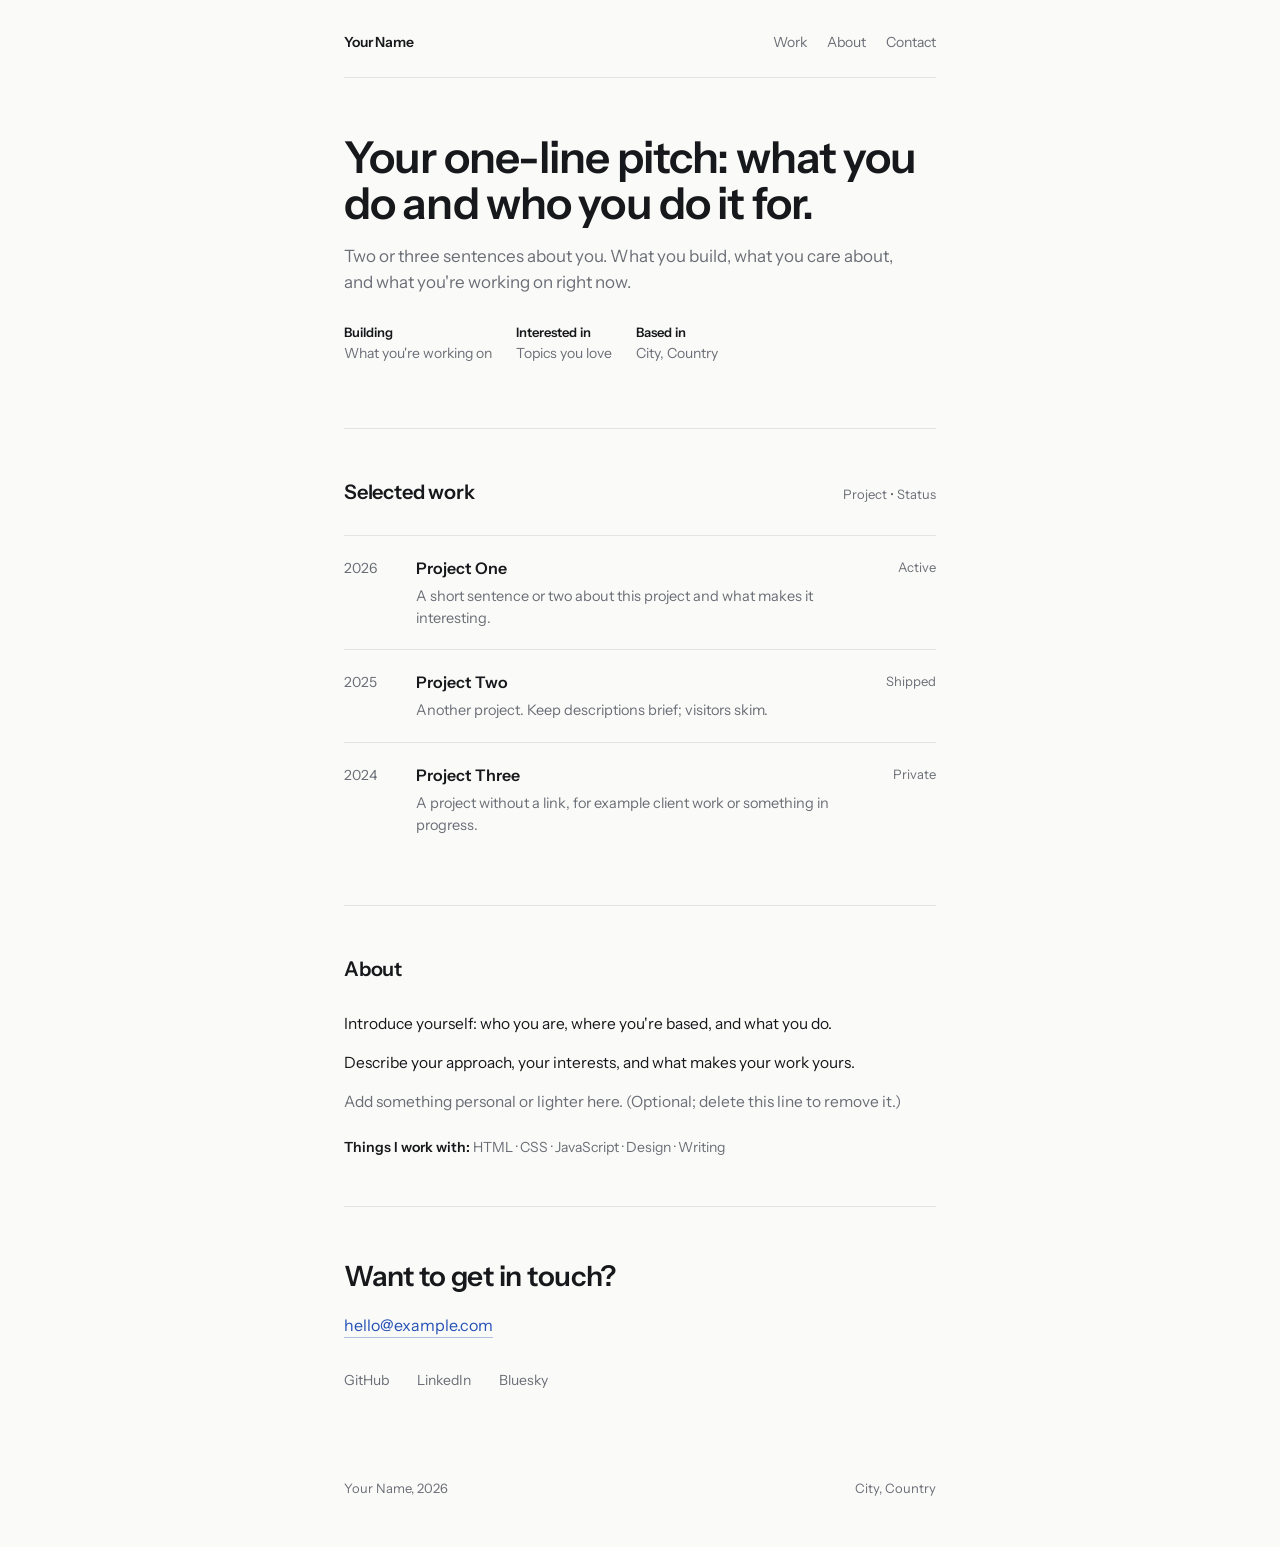
==== index.html @ 7097969e "Add files via upload" ====
<!DOCTYPE html>
<html lang="en">
<head>
  <meta charset="UTF-8">
  <meta name="viewport" content="width=device-width, initial-scale=1.0">
  <title>Portfolio</title>
  <meta name="description" content="">
  <link rel="icon" href="data:image/svg+xml,%3Csvg xmlns='http://www.w3.org/2000/svg' viewBox='0 0 32 32'%3E%3Crect width='32' height='32' rx='7' fill='%2317181B'/%3E%3Ccircle cx='16' cy='16' r='6' fill='%232451B5'/%3E%3C/svg%3E">

  <link rel="preconnect" href="https://fonts.googleapis.com">
  <link rel="preconnect" href="https://fonts.gstatic.com" crossorigin>
  <link rel="stylesheet" href="style.css">

  <noscript><style>.reveal{opacity:1;transform:none}</style></noscript>
</head>
<body>

  <!-- Everything inside .wrap is generated from config.js by script.js.
       To change your content, edit config.js, not this file. -->
  <div class="wrap"></div>

  <noscript>
    <p style="padding:48px 24px;text-align:center">This portfolio needs JavaScript enabled to display.</p>
  </noscript>

  <script src="config.js"></script>
  <script src="script.js"></script>
</body>
</html>
---- style.css ----
:root{
  --paper:#FAFAF8;
  --ink:#17181B;
  --gray:#6B6E76;
  --line:#E4E3DD;
  --accent:#2451B5;
}

*{
  box-sizing:border-box;
  margin:0;
  padding:0;
}

html{
  -webkit-font-smoothing:antialiased;
  scroll-behavior:smooth;
}

@media (prefers-reduced-motion: reduce){
  html{
    scroll-behavior:auto;
  }
}

body{
  background:var(--paper);
  color:var(--ink);
  font-family:"Instrument Sans","Helvetica Neue",Arial,sans-serif;
  font-optical-sizing:auto;
  line-height:1.5;
  font-size:16px;
  animation:fadePage .6s ease;
}

@keyframes fadePage{
  from{
    opacity:0;
  }

  to{
    opacity:1;
  }
}

.reveal{
  opacity:0;
  transform:translateY(16px);
  transition:
    opacity .7s ease,
    transform .7s ease;
}

.reveal.active{
  opacity:1;
  transform:translateY(0);
}

@media (prefers-reduced-motion:reduce){
  .reveal{
    opacity:1;
    transform:none;
    transition:none;
  }

  body{
    animation:none;
  }
}

a{
  color:inherit;
  text-decoration:none;
}

a:focus-visible{
  outline:2px solid var(--accent);
  outline-offset:3px;
}

.wrap{
  max-width:640px;
  margin:0 auto;
  padding:0 24px;
}


/* ---------- HEADER / NAV ---------- */

header{
  padding:32px 0 0;
}

.nav{
  display:flex;
  justify-content:space-between;
  align-items:baseline;
  padding-bottom:24px;
  border-bottom:1px solid var(--line);
  font-size:14px;
}

.nav-mark{
  font-weight:600;
  letter-spacing:-0.01em;
}

.nav-links{
  display:flex;
  gap:20px;
}

.nav-links a{
  color:var(--gray);
  transition:color .12s ease;
  -webkit-tap-highlight-color:transparent;
}

.nav-links a:hover{
  color:var(--ink);
}


/* ---------- HERO ---------- */

.hero{
  padding:56px 0 64px;
  border-bottom:1px solid var(--line);
}

.hero h1{
  font-size:44px;
  line-height:1.05;
  font-weight:600;
  letter-spacing:-0.02em;
  margin-bottom:18px;
}

.hero p{
  font-size:17px;
  color:var(--gray);
  max-width:52ch;
  font-weight:400;
}

.hero-meta{
  margin-top:28px;
  display:flex;
  gap:24px;
  font-size:14px;
  color:var(--gray);
}

.hero-meta strong{
  color:var(--ink);
  font-weight:600;
  display:block;
  font-size:13px;
}


/* ---------- SECTIONS ---------- */

.section{
  padding:48px 0;
  border-bottom:1px solid var(--line);
}

.section-head{
  display:flex;
  justify-content:space-between;
  align-items:baseline;
  margin-bottom:28px;
}

.section-head h2{
  font-size:20px;
  font-weight:600;
  letter-spacing:-0.01em;
}

.section-head span{
  font-size:13px;
  color:var(--gray);
}


/* ---------- WORK ---------- */

.work-item{
  display:grid;
  grid-template-columns:52px 1fr auto;
  gap:20px;
  align-items:start;
  padding:20px 0;
  border-top:1px solid var(--line);
}

.work-item:first-of-type{
  border-top:none;
  padding-top:0;
}

.work-year{
  font-size:14px;
  color:var(--gray);
  padding-top:2px;
}

.work-body h3{
  font-size:16px;
  font-weight:600;
  margin-bottom:6px;
}

.work-body p{
  font-size:14.5px;
  color:var(--gray);
  max-width:44ch;
}

.work-tags{
  font-size:13px;
  color:var(--gray);
  text-align:right;
  white-space:nowrap;
  padding-top:2px;
}

.work-item a.title-link{
  border-bottom:1px solid transparent;
  transition:border-color .15s ease;
}

.work-item a.title-link:hover{
  border-bottom-color:var(--ink);
}



/* ---------- ABOUT ---------- */

.about p{
  font-size:15.5px;
  color:var(--ink);
  max-width:56ch;
  margin-bottom:16px;
}

.about p:last-child{
  margin-bottom:0;
}

.about .gray{
  color:var(--gray);
}

.stack-line{
  margin-top:24px;
  font-size:14px;
  color:var(--gray);
}

.stack-line b{
  color:var(--ink);
  font-weight:600;
}


/* ---------- CONTACT ---------- */

.contact{
  border-bottom:none;
  padding-bottom:64px;
}

.contact h2{
  font-size:28px;
  font-weight:600;
  letter-spacing:-0.01em;
  margin-bottom:16px;
  max-width:20ch;
}

.contact-link{
  display:inline-block;
  font-size:16px;
  color:var(--accent);
  border-bottom:1px solid color-mix(in srgb, var(--accent) 35%, transparent);
  margin-bottom:32px;
}

.contact-link:hover{
  border-bottom-color:var(--accent);
}

.contact-row{
  display:flex;
  gap:28px;
  font-size:14px;
  color:var(--gray);
}

.contact-row a:hover{
  color:var(--ink);
}


/* ---------- FOOTER ---------- */

footer{
  padding:24px 0 48px;
  font-size:13px;
  color:var(--gray);
  display:flex;
  justify-content:space-between;
}


/* ---------- MOBILE ---------- */

@media (max-width:600px){

  .hero h1{
    font-size:34px;
  }

  .hero-meta{
    flex-direction:column;
    gap:12px;
  }

  .work-item{
    grid-template-columns:1fr;
    gap:6px;
  }

  .work-tags{
    text-align:left;
  }

  .nav-links{
    gap:14px;
  }
}

@media (prefers-reduced-motion:reduce){

  *{
    transition:none !important;
  }
}


/* ---------- 404 PAGE ---------- */

body.page-404{
  min-height:100vh;
  display:flex;
  flex-direction:column;
}

.page-404 .wrap{
  width:100%;
  flex:1;
  display:flex;
  flex-direction:column;
}

.page-404 main{
  flex:1;
  display:flex;
  align-items:center;
}

.error{
  padding:64px 0;
}

.error-code{
  font-size:14px;
  color:var(--gray);
  letter-spacing:0.04em;
  margin-bottom:18px;
}

.error h1{
  font-size:40px;
  line-height:1.1;
  font-weight:600;
  letter-spacing:-0.02em;
  margin-bottom:18px;
}

.error p{
  font-size:16px;
  color:var(--gray);
  max-width:46ch;
  margin-bottom:32px;
}

.home-link{
  font-size:15px;
  color:var(--accent);
  border-bottom:1px solid color-mix(in srgb, var(--accent) 35%, transparent);
}

.home-link:hover{
  border-bottom-color:var(--accent);
}

@media (max-width:600px){
  .error h1{ font-size:30px; }
}
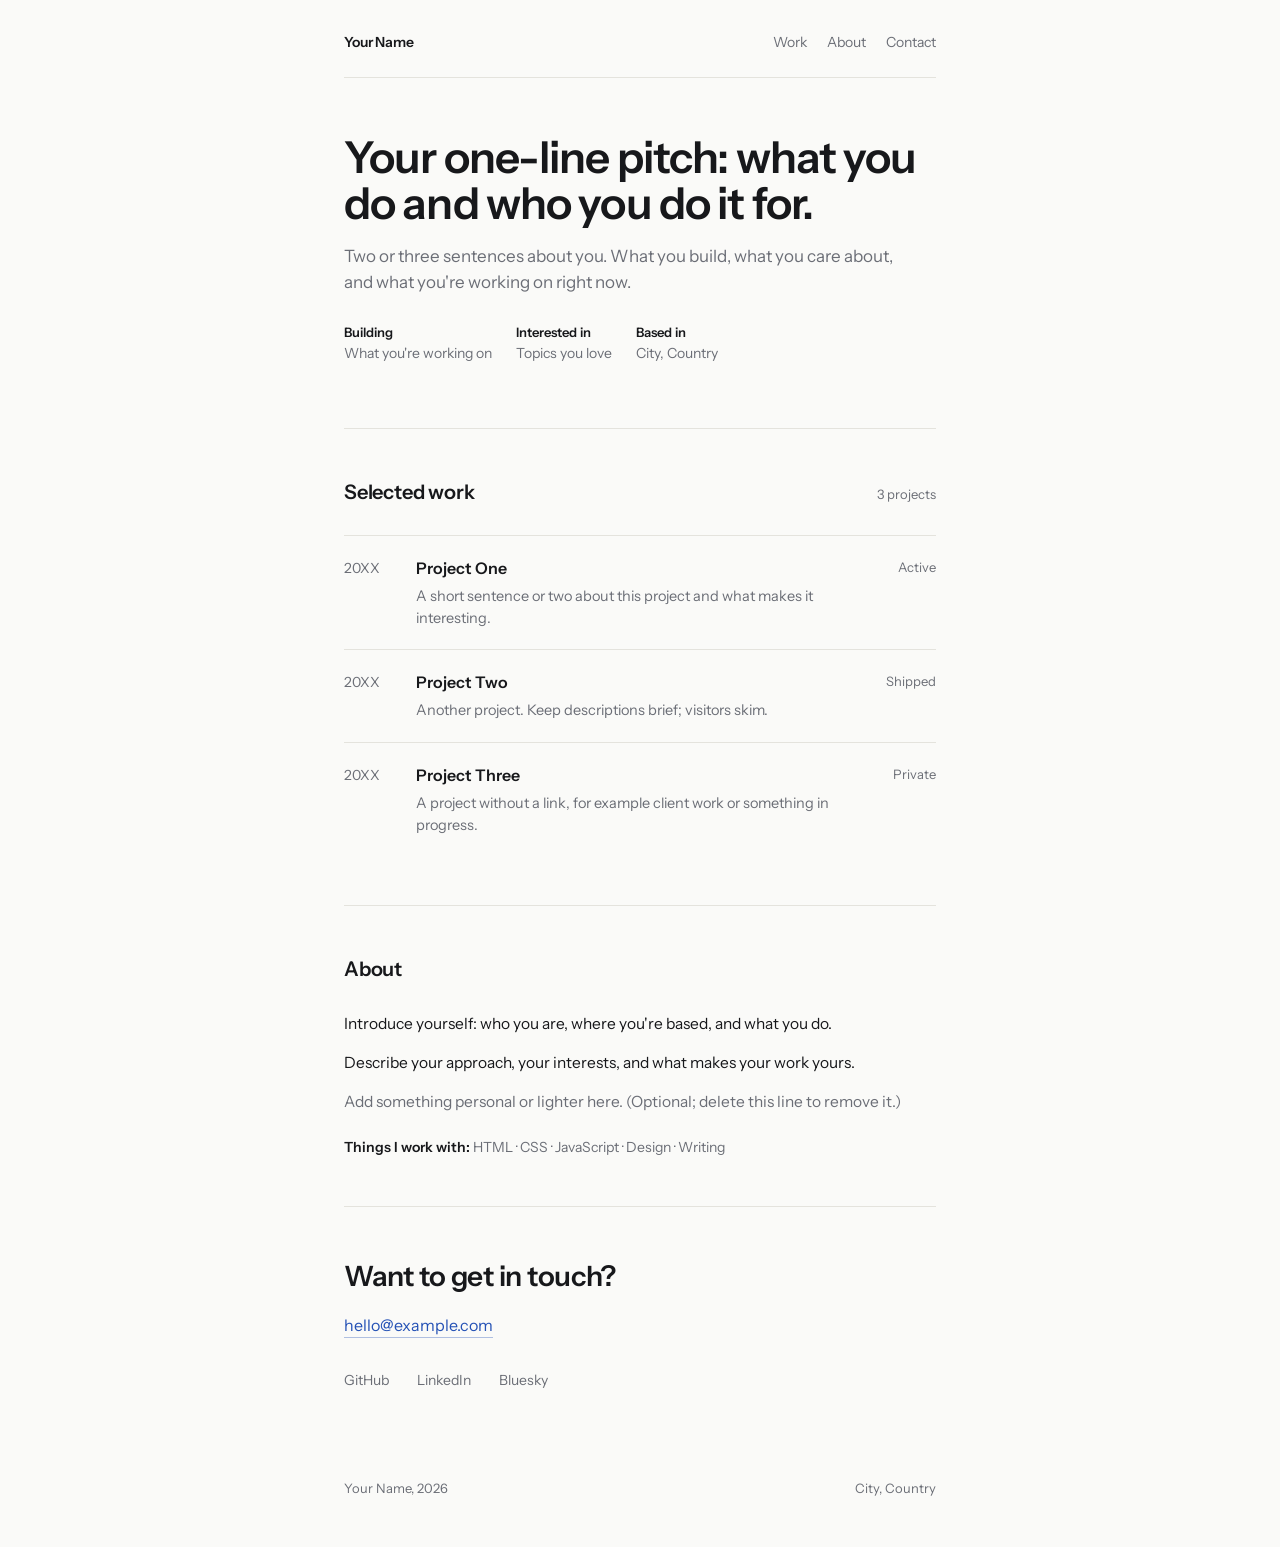
==== commit 8645a089: "Update to v1.0.1" ====
--- a/index.html
+++ b/index.html
@@ -3,8 +3,21 @@
 <head>
   <meta charset="UTF-8">
   <meta name="viewport" content="width=device-width, initial-scale=1.0">
-  <title>Portfolio</title>
-  <meta name="description" content="">
+  <!-- LINK PREVIEWS: X, Slack, Discord and search engines read these tags without running JavaScript,
+       so edit them to match config.js (name, description). For a preview image, uncomment og:image
+       and use a full https:// URL (1200x630 px works well), then change twitter:card to
+       "summary_large_image". Also uncomment og:url and add your site address. -->
+  <title>Your Name</title>
+  <meta name="description" content="Portfolio of Your Name — web developer and designer.">
+  <meta property="og:type" content="website">
+  <meta property="og:title" content="Your Name">
+  <meta property="og:description" content="Portfolio of Your Name — web developer and designer.">
+  <!-- <meta property="og:url" content="https://your-username.github.io/"> -->
+  <!-- <meta property="og:image" content="https://your-username.github.io/preview.png"> -->
+  <meta name="twitter:card" content="summary">
+  <meta name="twitter:title" content="Your Name">
+  <meta name="twitter:description" content="Portfolio of Your Name — web developer and designer.">
+  <meta name="theme-color" content="#FAFAF8">
   <link rel="icon" href="data:image/svg+xml,%3Csvg xmlns='http://www.w3.org/2000/svg' viewBox='0 0 32 32'%3E%3Crect width='32' height='32' rx='7' fill='%2317181B'/%3E%3Ccircle cx='16' cy='16' r='6' fill='%232451B5'/%3E%3C/svg%3E">
 
   <link rel="preconnect" href="https://fonts.googleapis.com">
